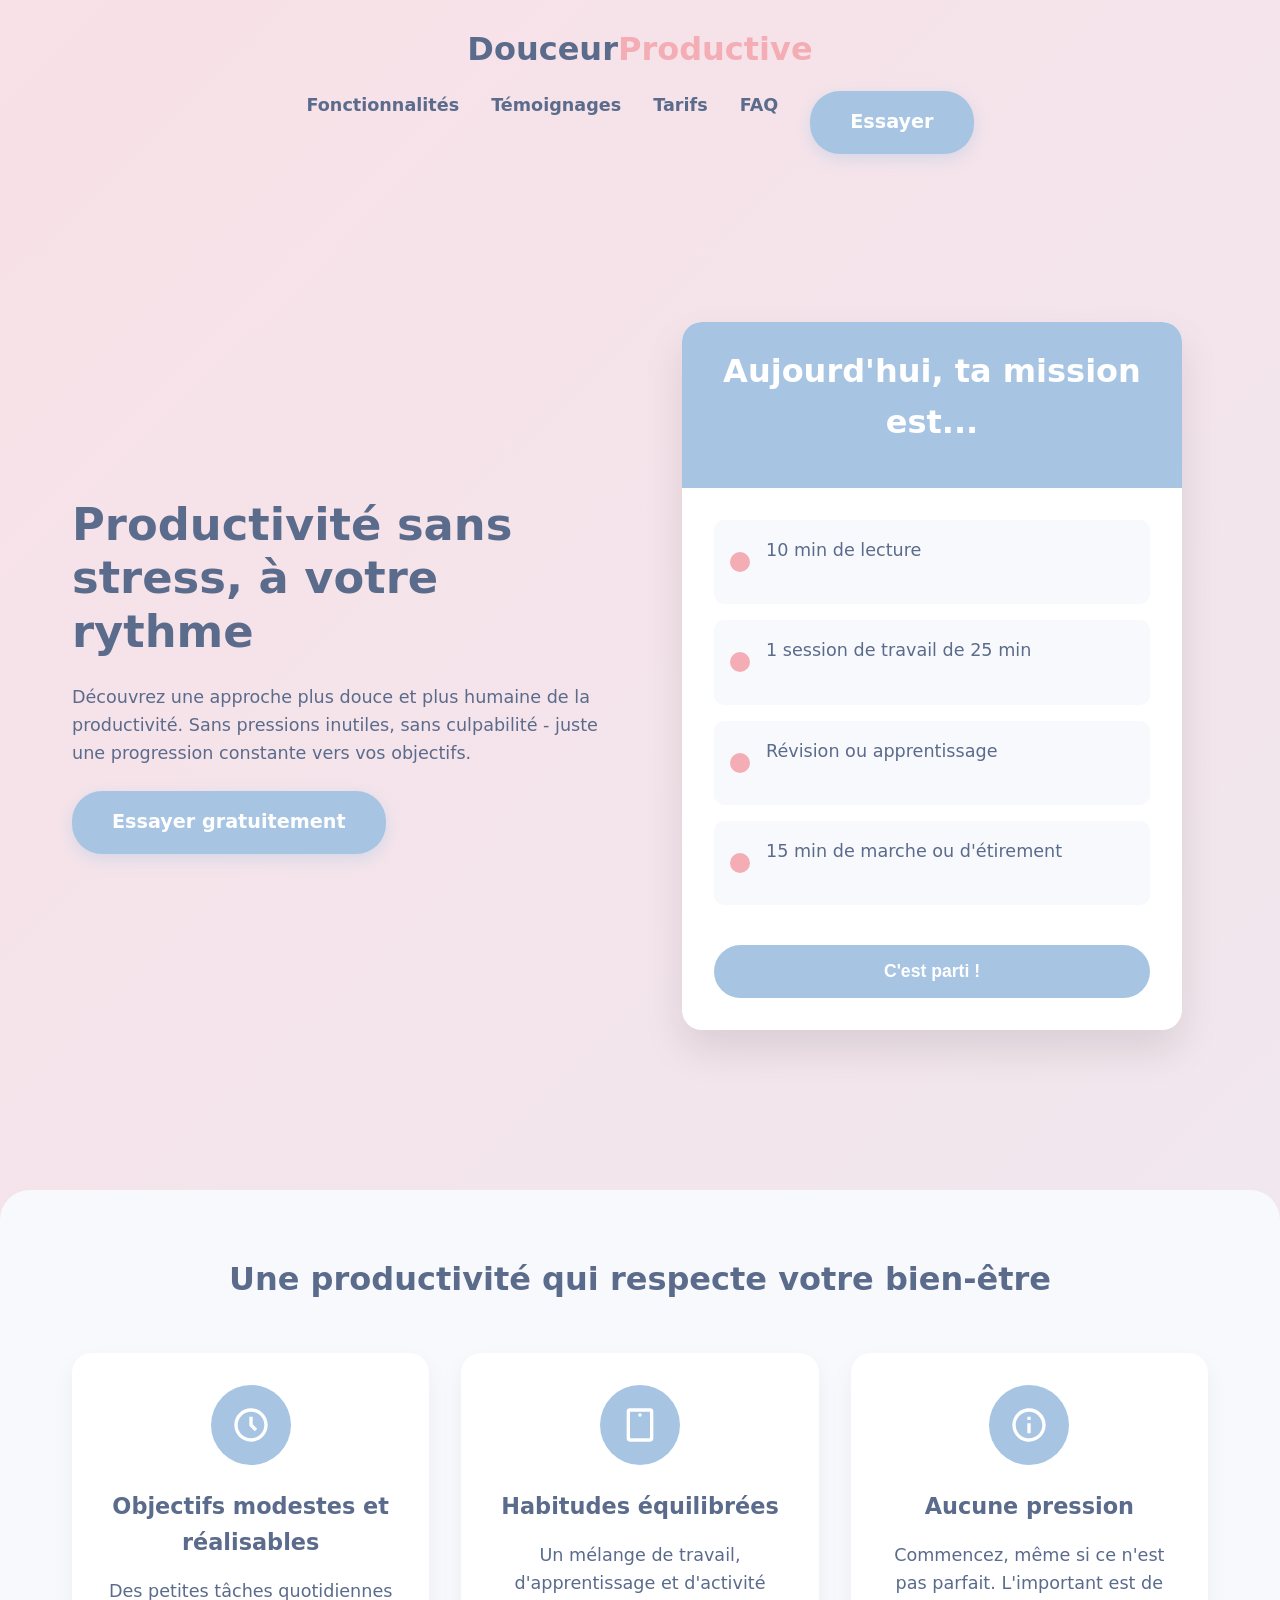
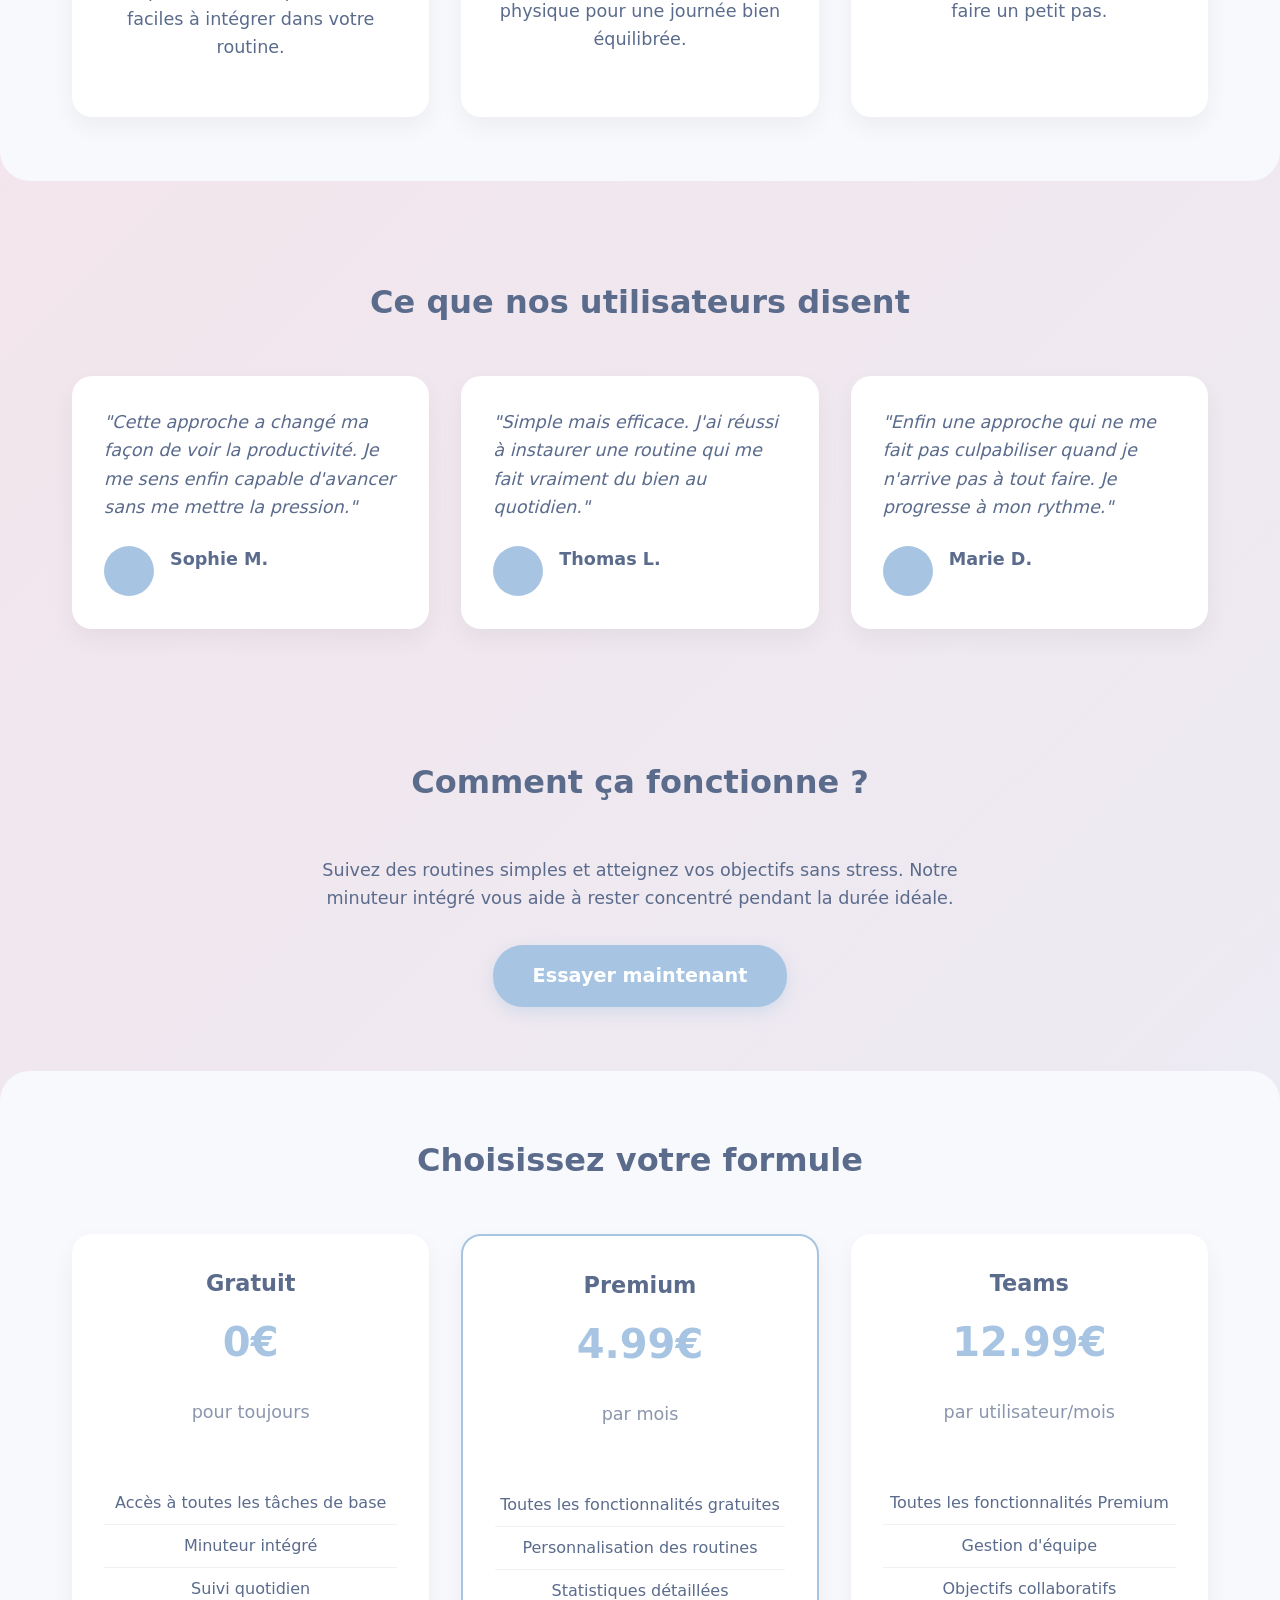
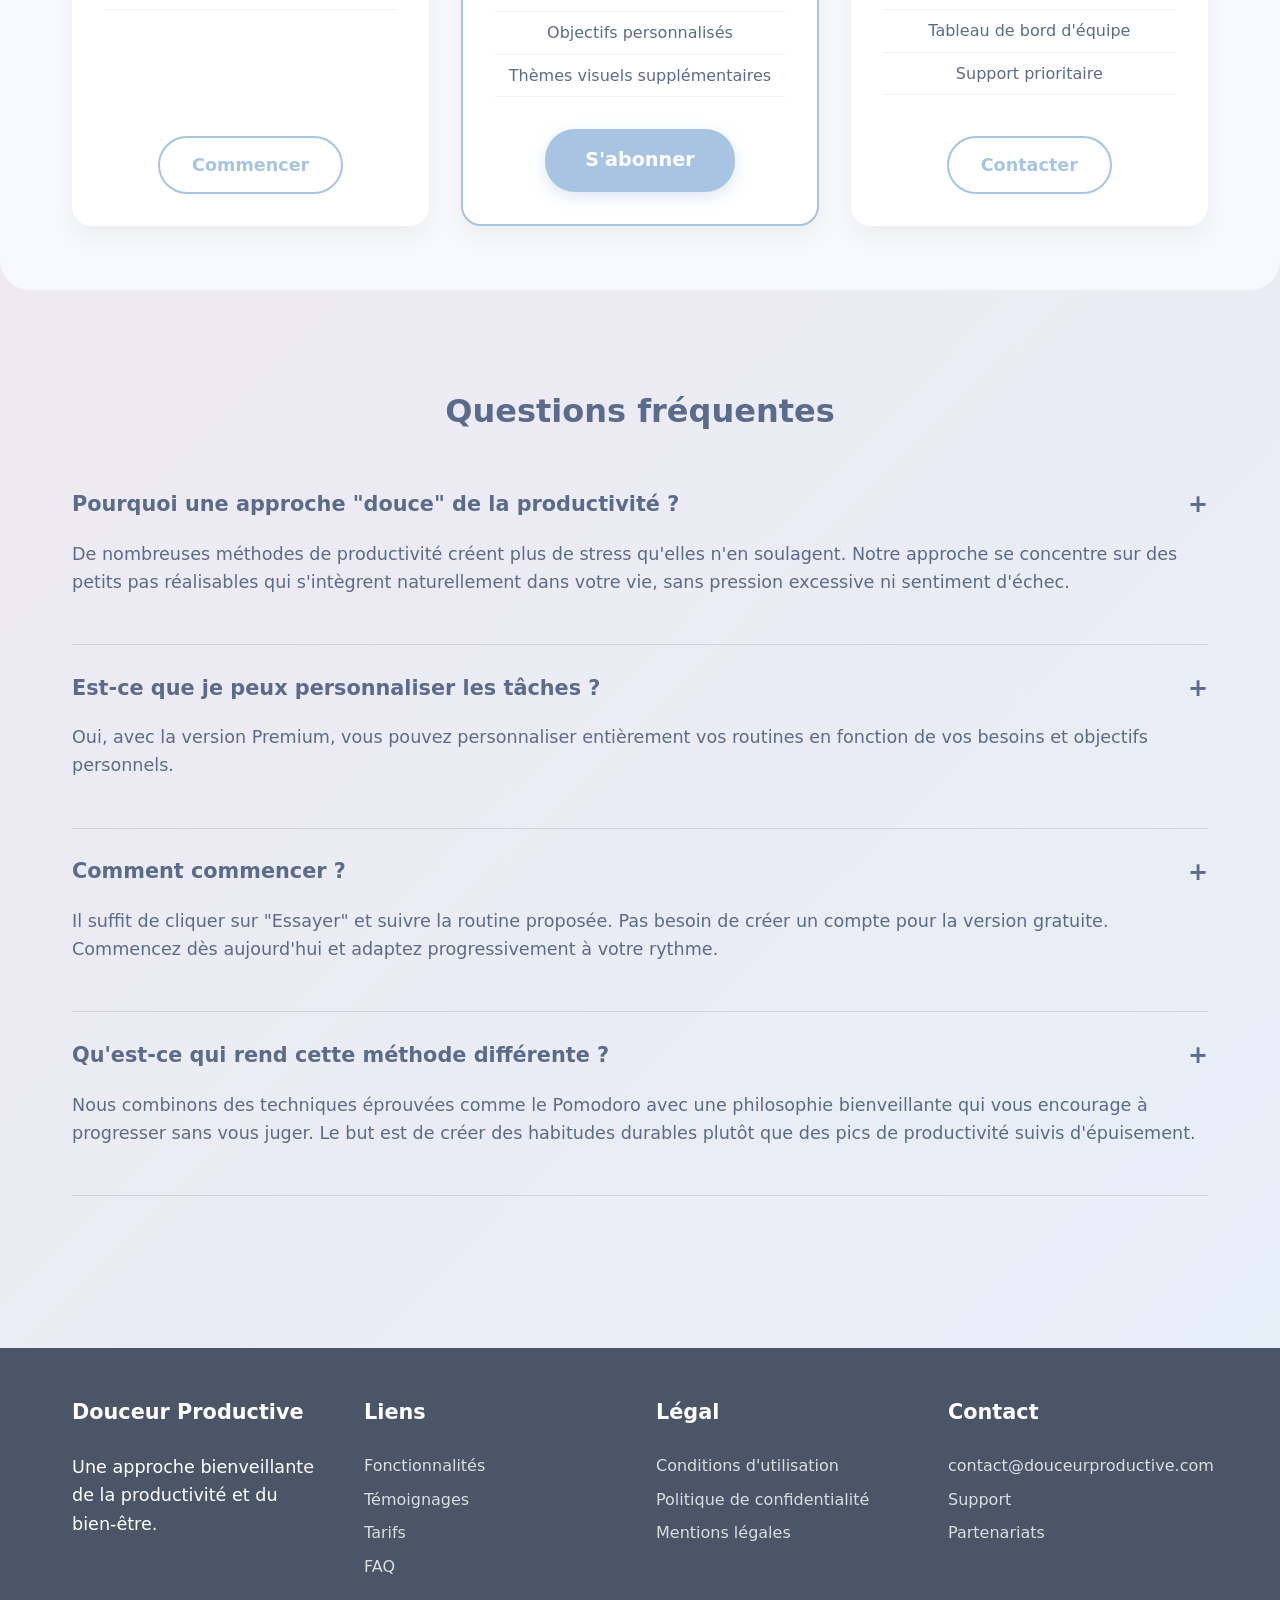
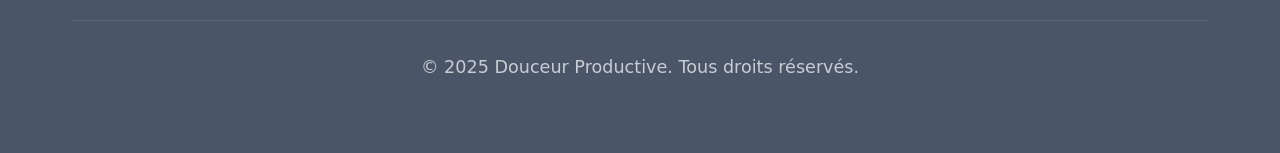
==== index.html @ 7a7b0a33 "Add files via upload" ====
<!DOCTYPE html>
<html lang="fr">
<head>
    <meta charset="UTF-8">
    <meta name="viewport" content="width=device-width, initial-scale=1.0">
    <title>Douceur Productive | Une approche douce de la productivité</title>
    <style>
        :root {
            --primary-bg: linear-gradient(135deg, #f8e1e7 0%, #e6f0f9 100%);
            --accent-color: #a7c5e3;
            --text-color: #5b6b8c;
            --button-color: #a7c5e3;
            --highlight: #f4adb5;
            --card-bg: #f8f9fc;
            --shadow: rgba(149, 157, 165, 0.1);
            --font-main: 'Nunito', 'Segoe UI', system-ui, sans-serif;
        }
        
        * {
            box-sizing: border-box;
            margin: 0;
            padding: 0;
        }
        
        body {
            font-family: var(--font-main);
            background: var(--primary-bg);
            color: var(--text-color);
            line-height: 1.6;
            min-height: 100vh;
        }
        
        header {
            padding: 1.5rem 0;
            text-align: center;
            position: relative;
        }
        
        nav {
            display: flex;
            justify-content: center;
            padding: 1rem 0;
        }
        
        nav ul {
            display: flex;
            list-style: none;
            gap: 2rem;
        }
        
        nav a {
            color: var(--text-color);
            text-decoration: none;
            font-weight: 600;
            transition: color 0.3s;
            font-size: 1.1rem;
        }
        
        nav a:hover {
            color: var(--highlight);
        }
        
        .logo {
            font-size: 2rem;
            font-weight: 700;
            color: var(--text-color);
        }
        
        .logo span {
            color: var(--highlight);
        }
        
        .container {
            max-width: 1200px;
            margin: 0 auto;
            padding: 0 2rem;
        }
        
        .hero {
            display: flex;
            align-items: center;
            justify-content: space-between;
            padding: 4rem 0;
            flex-wrap: wrap;
        }
        
        .hero-content {
            flex: 1;
            min-width: 300px;
            padding-right: 2rem;
        }
        
        .hero-image {
            flex: 1;
            min-width: 300px;
            text-align: center;
        }
        
        .hero-image img {
            max-width: 100%;
            border-radius: 20px;
            box-shadow: 0 15px 30px rgba(0, 0, 0, 0.1);
        }
        
        h1 {
            font-size: 2.8rem;
            margin-bottom: 1.5rem;
            line-height: 1.2;
        }
        
        h2 {
            font-size: 2rem;
            margin-bottom: 1rem;
        }
        
        p {
            margin-bottom: 1.5rem;
            font-size: 1.1rem;
        }
        
        .cta-button {
            display: inline-block;
            background: var(--button-color);
            color: white;
            border: none;
            border-radius: 30px;
            padding: 1rem 2.5rem;
            font-size: 1.2rem;
            font-weight: 600;
            text-decoration: none;
            cursor: pointer;
            transition: transform 0.3s, box-shadow 0.3s;
            box-shadow: 0 5px 15px rgba(167, 197, 227, 0.4);
        }
        
        .cta-button:hover {
            transform: translateY(-3px);
            box-shadow: 0 8px 20px rgba(167, 197, 227, 0.6);
        }
        
        .features {
            padding: 4rem 0;
            background-color: var(--card-bg);
            border-radius: 30px;
            margin: 2rem 0;
        }
        
        .section-title {
            text-align: center;
            margin-bottom: 3rem;
        }
        
        .feature-grid {
            display: grid;
            grid-template-columns: repeat(auto-fit, minmax(250px, 1fr));
            gap: 2rem;
        }
        
        .feature-card {
            background: white;
            padding: 2rem;
            border-radius: 20px;
            box-shadow: 0 10px 25px rgba(0, 0, 0, 0.05);
            text-align: center;
            transition: transform 0.3s;
        }
        
        .feature-card:hover {
            transform: translateY(-10px);
        }
        
        .feature-icon {
            background: var(--accent-color);
            width: 80px;
            height: 80px;
            border-radius: 50%;
            display: flex;
            align-items: center;
            justify-content: center;
            margin: 0 auto 1.5rem;
        }
        
        .feature-icon svg {
            width: 40px;
            height: 40px;
            fill: white;
        }
        
        .feature-title {
            font-size: 1.4rem;
            margin-bottom: 1rem;
        }
        
        .testimonials {
            padding: 4rem 0;
        }
        
        .testimonial-grid {
            display: grid;
            grid-template-columns: repeat(auto-fit, minmax(300px, 1fr));
            gap: 2rem;
        }
        
        .testimonial-card {
            background: white;
            padding: 2rem;
            border-radius: 20px;
            box-shadow: 0 10px 25px rgba(0, 0, 0, 0.05);
        }
        
        .testimonial-text {
            font-style: italic;
            margin-bottom: 1.5rem;
        }
        
        .testimonial-author {
            display: flex;
            align-items: center;
        }
        
        .author-avatar {
            width: 50px;
            height: 50px;
            border-radius: 50%;
            background: var(--accent-color);
            margin-right: 1rem;
        }
        
        .author-name {
            font-weight: 600;
        }
        
        .pricing {
            padding: 4rem 0;
            background-color: var(--card-bg);
            border-radius: 30px;
            margin: 2rem 0;
        }
        
        .price-card {
            background: white;
            padding: 2rem;
            border-radius: 20px;
            box-shadow: 0 10px 25px rgba(0, 0, 0, 0.05);
            text-align: center;
            display: flex;
            flex-direction: column;
            height: 100%;
        }
        
        .price-header {
            margin-bottom: 2rem;
        }
        
        .price-name {
            font-size: 1.4rem;
            margin-bottom: 0.5rem;
        }
        
        .price-amount {
            font-size: 2.5rem;
            font-weight: 700;
            color: var(--accent-color);
        }
        
        .price-period {
            opacity: 0.7;
        }
        
        .price-features {
            margin-bottom: 2rem;
            flex-grow: 1;
        }
        
        .price-features ul {
            list-style: none;
            padding: 0;
        }
        
        .price-features li {
            padding: 0.5rem 0;
            border-bottom: 1px solid rgba(0, 0, 0, 0.05);
        }
        
        .price-cta {
            margin-top: auto;
        }
        
        .secondary-button {
            display: inline-block;
            background: transparent;
            color: var(--accent-color);
            border: 2px solid var(--accent-color);
            border-radius: 30px;
            padding: 0.8rem 2rem;
            font-size: 1.1rem;
            font-weight: 600;
            text-decoration: none;
            cursor: pointer;
            transition: background-color 0.3s, color 0.3s;
        }
        
        .secondary-button:hover {
            background-color: var(--accent-color);
            color: white;
        }
        
        .faq {
            padding: 4rem 0;
        }
        
        .faq-item {
            margin-bottom: 1.5rem;
        }
        
        .faq-question {
            font-size: 1.3rem;
            font-weight: 600;
            margin-bottom: 1rem;
            cursor: pointer;
            display: flex;
            justify-content: space-between;
            align-items: center;
        }
        
        .faq-question::after {
            content: '+';
            font-size: 1.5rem;
        }
        
        .faq-answer {
            padding-bottom: 1.5rem;
            border-bottom: 1px solid rgba(0, 0, 0, 0.1);
        }
        
        footer {
            background-color: #4a5568;
            color: white;
            padding: 3rem 0;
            margin-top: 4rem;
        }
        
        .footer-content {
            display: flex;
            justify-content: space-between;
            flex-wrap: wrap;
            gap: 2rem;
        }
        
        .footer-column {
            flex: 1;
            min-width: 200px;
        }
        
        .footer-title {
            font-size: 1.3rem;
            margin-bottom: 1.5rem;
            color: white;
        }
        
        .footer-links {
            list-style: none;
        }
        
        .footer-links li {
            margin-bottom: 0.5rem;
        }
        
        .footer-links a {
            color: rgba(255, 255, 255, 0.8);
            text-decoration: none;
            transition: color 0.3s;
        }
        
        .footer-links a:hover {
            color: white;
        }
        
        .copyright {
            text-align: center;
            padding-top: 2rem;
            margin-top: 2rem;
            border-top: 1px solid rgba(255, 255, 255, 0.1);
            color: rgba(255, 255, 255, 0.7);
        }
        
        /* Responsive */
        @media (max-width: 768px) {
            .hero {
                flex-direction: column;
                text-align: center;
                gap: 2rem;
            }
            
            .hero-content {
                padding-right: 0;
            }
            
            h1 {
                font-size: 2.2rem;
            }
            
            h2 {
                font-size: 1.8rem;
            }
            
            .feature-grid, .testimonial-grid, .price-grid {
                grid-template-columns: 1fr;
            }
            
            nav ul {
                gap: 1rem;
                flex-wrap: wrap;
                justify-content: center;
            }
        }
        
        .app-preview-container {
            margin: 4rem 0;
            text-align: center;
        }
        
        .app-preview {
            background: white;
            border-radius: 20px;
            box-shadow: 0 20px 40px rgba(0, 0, 0, 0.1);
            max-width: 500px;
            margin: 0 auto;
            overflow: hidden;
        }
        
        .app-header {
            background: var(--accent-color);
            color: white;
            padding: 1.5rem;
            text-align: center;
        }
        
        .app-content {
            padding: 2rem;
        }
        
        .app-task {
            background: var(--card-bg);
            border-radius: 10px;
            padding: 1rem;
            margin-bottom: 1rem;
            display: flex;
            align-items: center;
        }
        
        .task-dot {
            width: 20px;
            height: 20px;
            border-radius: 50%;
            background: var(--highlight);
            margin-right: 1rem;
        }
        
        .app-button {
            background: var(--button-color);
            color: white;
            border: none;
            border-radius: 30px;
            padding: 1rem;
            width: 100%;
            font-size: 1.1rem;
            font-weight: 600;
            margin-top: 1.5rem;
        }
        
        /* Animation pour le bouton d'essai */
        @keyframes pulse {
            0% {
                transform: scale(1);
            }
            50% {
                transform: scale(1.05);
            }
            100% {
                transform: scale(1);
            }
        }
        
        .animated-button {
            animation: pulse 2s infinite;
        }
    </style>
</head>
<body>
    <header>
        <div class="container">
            <div class="logo">Douceur<span>Productive</span></div>
            <nav>
                <ul>
                    <li><a href="#features">Fonctionnalités</a></li>
                    <li><a href="#testimonials">Témoignages</a></li>
                    <li><a href="#pricing">Tarifs</a></li>
                    <li><a href="#faq">FAQ</a></li>
                    <li><a href="app.html" class="cta-button">Essayer</a></li>
                </ul>
            </nav>
        </div>
    </header>
    
    <main>
        <section class="hero">
            <div class="container">
                <div class="hero">
                    <div class="hero-content">
                        <h1>Productivité sans stress, à votre rythme</h1>
                        <p>Découvrez une approche plus douce et plus humaine de la productivité. Sans pressions inutiles, sans culpabilité - juste une progression constante vers vos objectifs.</p>
                        <a href="app.html" class="cta-button animated-button">Essayer gratuitement</a>
                    </div>
                    <div class="hero-image">
                        <div class="app-preview">
                            <div class="app-header">
                                <h2>Aujourd'hui, ta mission est...</h2>
                            </div>
                            <div class="app-content">
                                <div class="app-task">
                                    <div class="task-dot"></div>
                                    <p>10 min de lecture</p>
                                </div>
                                <div class="app-task">
                                    <div class="task-dot"></div>
                                    <p>1 session de travail de 25 min</p>
                                </div>
                                <div class="app-task">
                                    <div class="task-dot"></div>
                                    <p>Révision ou apprentissage</p>
                                </div>
                                <div class="app-task">
                                    <div class="task-dot"></div>
                                    <p>15 min de marche ou d'étirement</p>
                                </div>
                                <button class="app-button">C'est parti !</button>
                            </div>
                        </div>
                    </div>
                </div>
            </div>
        </section>
        
        <section class="features" id="features">
            <div class="container">
                <h2 class="section-title">Une productivité qui respecte votre bien-être</h2>
                <div class="feature-grid">
                    <div class="feature-card">
                        <div class="feature-icon">
                            <svg xmlns="http://www.w3.org/2000/svg" viewBox="0 0 24 24">
                                <path d="M12 2C6.486 2 2 6.486 2 12s4.486 10 10 10 10-4.486 10-10S17.514 2 12 2zm0 18c-4.411 0-8-3.589-8-8s3.589-8 8-8 8 3.589 8 8-3.589 8-8 8z"/>
                                <path d="M13 7h-2v5.414l3.293 3.293 1.414-1.414L13 11.586z"/>
                            </svg>
                        </div>
                        <h3 class="feature-title">Objectifs modestes et réalisables</h3>
                        <p>Des petites tâches quotidiennes faciles à intégrer dans votre routine.</p>
                    </div>
                    
                    <div class="feature-card">
                        <div class="feature-icon">
                            <svg xmlns="http://www.w3.org/2000/svg" viewBox="0 0 24 24">
                                <path d="M6 22h12a2 2 0 0 0 2-2V4a2 2 0 0 0-2-2H6a2 2 0 0 0-2 2v16a2 2 0 0 0 2 2zm0-2V4h12v16H6zm6-13a1 1 0 1 1 0-2 1 1 0 0 1 0 2z"/>
                            </svg>
                        </div>
                        <h3 class="feature-title">Habitudes équilibrées</h3>
                        <p>Un mélange de travail, d'apprentissage et d'activité physique pour une journée bien équilibrée.</p>
                    </div>
                    
                    <div class="feature-card">
                        <div class="feature-icon">
                            <svg xmlns="http://www.w3.org/2000/svg" viewBox="0 0 24 24">
                                <path d="M12 2C6.486 2 2 6.486 2 12s4.486 10 10 10 10-4.486 10-10S17.514 2 12 2zm0 18c-4.411 0-8-3.589-8-8s3.589-8 8-8 8 3.589 8 8-3.589 8-8 8z"/>
                                <path d="M11 11h2v6h-2zm0-4h2v2h-2z"/>
                            </svg>
                        </div>
                        <h3 class="feature-title">Aucune pression</h3>
                        <p>Commencez, même si ce n'est pas parfait. L'important est de faire un petit pas.</p>
                    </div>
                </div>
            </div>
        </section>
        
        <section class="testimonials" id="testimonials">
            <div class="container">
                <h2 class="section-title">Ce que nos utilisateurs disent</h2>
                <div class="testimonial-grid">
                    <div class="testimonial-card">
                        <p class="testimonial-text">"Cette approche a changé ma façon de voir la productivité. Je me sens enfin capable d'avancer sans me mettre la pression."</p>
                        <div class="testimonial-author">
                            <div class="author-avatar"></div>
                            <p class="author-name">Sophie M.</p>
                        </div>
                    </div>
                    
                    <div class="testimonial-card">
                        <p class="testimonial-text">"Simple mais efficace. J'ai réussi à instaurer une routine qui me fait vraiment du bien au quotidien."</p>
                        <div class="testimonial-author">
                            <div class="author-avatar"></div>
                            <p class="author-name">Thomas L.</p>
                        </div>
                    </div>
                    
                    <div class="testimonial-card">
                        <p class="testimonial-text">"Enfin une approche qui ne me fait pas culpabiliser quand je n'arrive pas à tout faire. Je progresse à mon rythme."</p>
                        <div class="testimonial-author">
                            <div class="author-avatar"></div>
                            <p class="author-name">Marie D.</p>
                        </div>
                    </div>
                </div>
            </div>
        </section>
        
        <section class="app-preview-container">
            <div class="container">
                <h2 class="section-title">Comment ça fonctionne ?</h2>
                <p style="text-align: center; max-width: 700px; margin: 0 auto 2rem;">Suivez des routines simples et atteignez vos objectifs sans stress. Notre minuteur intégré vous aide à rester concentré pendant la durée idéale.</p>
                <a href="app.html" class="cta-button">Essayer maintenant</a>
            </div>
        </section>
        
        <section class="pricing" id="pricing">
            <div class="container">
                <h2 class="section-title">Choisissez votre formule</h2>
                <div class="feature-grid">
                    <div class="price-card">
                        <div class="price-header">
                            <h3 class="price-name">Gratuit</h3>
                            <p class="price-amount">0€</p>
                            <p class="price-period">pour toujours</p>
                        </div>
                        <div class="price-features">
                            <ul>
                                <li>Accès à toutes les tâches de base</li>
                                <li>Minuteur intégré</li>
                                <li>Suivi quotidien</li>
                            </ul>
                        </div>
                        <div class="price-cta">
                            <a href="app.html" class="secondary-button">Commencer</a>
                        </div>
                    </div>
                    
                    <div class="price-card" style="border: 2px solid var(--accent-color);">
                        <div class="price-header">
                            <h3 class="price-name">Premium</h3>
                            <p class="price-amount">4.99€</p>
                            <p class="price-period">par mois</p>
                        </div>
                        <div class="price-features">
                            <ul>
                                <li>Toutes les fonctionnalités gratuites</li>
                                <li>Personnalisation des routines</li>
                                <li>Statistiques détaillées</li>
                                <li>Objectifs personnalisés</li>
                                <li>Thèmes visuels supplémentaires</li>
                            </ul>
                        </div>
                        <div class="price-cta">
                            <a href="#" class="cta-button">S'abonner</a>
                        </div>
                    </div>
                    
                    <div class="price-card">
                        <div class="price-header">
                            <h3 class="price-name">Teams</h3>
                            <p class="price-amount">12.99€</p>
                            <p class="price-period">par utilisateur/mois</p>
                        </div>
                        <div class="price-features">
                            <ul>
                                <li>Toutes les fonctionnalités Premium</li>
                                <li>Gestion d'équipe</li>
                                <li>Objectifs collaboratifs</li>
                                <li>Tableau de bord d'équipe</li>
                                <li>Support prioritaire</li>
                            </ul>
                        </div>
                        <div class="price-cta">
                            <a href="#" class="secondary-button">Contacter</a>
                        </div>
                    </div>
                </div>
            </div>
        </section>
        
        <section class="faq" id="faq">
            <div class="container">
                <h2 class="section-title">Questions fréquentes</h2>
                
                <div class="faq-item">
                    <h3 class="faq-question">Pourquoi une approche "douce" de la productivité ?</h3>
                    <div class="faq-answer">
                        <p>De nombreuses méthodes de productivité créent plus de stress qu'elles n'en soulagent. Notre approche se concentre sur des petits pas réalisables qui s'intègrent naturellement dans votre vie, sans pression excessive ni sentiment d'échec.</p>
                    </div>
                </div>
                
                <div class="faq-item">
                    <h3 class="faq-question">Est-ce que je peux personnaliser les tâches ?</h3>
                    <div class="faq-answer">
                        <p>Oui, avec la version Premium, vous pouvez personnaliser entièrement vos routines en fonction de vos besoins et objectifs personnels.</p>
                    </div>
                </div>
                
                <div class="faq-item">
                    <h3 class="faq-question">Comment commencer ?</h3>
                    <div class="faq-answer">
                        <p>Il suffit de cliquer sur "Essayer" et suivre la routine proposée. Pas besoin de créer un compte pour la version gratuite. Commencez dès aujourd'hui et adaptez progressivement à votre rythme.</p>
                    </div>
                </div>
                
                <div class="faq-item">
                    <h3 class="faq-question">Qu'est-ce qui rend cette méthode différente ?</h3>
                    <div class="faq-answer">
                        <p>Nous combinons des techniques éprouvées comme le Pomodoro avec une philosophie bienveillante qui vous encourage à progresser sans vous juger. Le but est de créer des habitudes durables plutôt que des pics de productivité suivis d'épuisement.</p>
                    </div>
                </div>
            </div>
        </section>
    </main>
    
    <footer>
        <div class="container">
            <div class="footer-content">
                <div class="footer-column">
                    <h3 class="footer-title">Douceur Productive</h3>
                    <p>Une approche bienveillante<br>de la productivité et du bien-être.</p>
                </div>
                
                <div class="footer-column">
                    <h3 class="footer-title">Liens</h3>
                    <ul class="footer-links">
                        <li><a href="#features">Fonctionnalités</a></li>
                        <li><a href="#testimonials">Témoignages</a></li>
                        <li><a href="#pricing">Tarifs</a></li>
                        <li><a href="#faq">FAQ</a></li>
                    </ul>
                </div>
                
                <div class="footer-column">
                    <h3 class="footer-title">Légal</h3>
                    <ul class="footer-links">
                        <li><a href="#">Conditions d'utilisation</a></li>
                        <li><a href="#">Politique de confidentialité</a></li>
                        <li><a href="#">Mentions légales</a></li>
                    </ul>
                </div>
                
                <div class="footer-column">
                    <h3 class="footer-title">Contact</h3>
                    <ul class="footer-links">
                        <li><a href="mailto:contact@douceurproductive.com">contact@douceurproductive.com</a></li>
                        <li><a href="#">Support</a></li>
                        <li><a href="#">Partenariats</a></li>
                    </ul>
                </div>
            </div>
            
            <div class="copyright">
                <p>&copy; 2025 Douceur Productive. Tous droits réservés.</p>
            </div>
        </div>
    </footer>
    
    <script>
        // Simple accordion for FAQ
        document.querySelectorAll('.faq-question').forEach(question => {
            question.addEventListener('click', () => {
                const answer = question.nextElementSibling;
                const isOpen = answer.style.display === 'block';
                
                // Close all answers
                document.querySelectorAll('.faq-answer').forEach(item => {
                    item.style.display = 'none';
                });
                
                document.querySelectorAll('.faq-question').forEach(item => {
                    item.style.setProperty('--after-content', '+');
                });
                
                // Toggle current answer
                if (!isOpen) {
                    answer.style.display = 'block';
                    question.style.setProperty('--after-content', '-');
                }
            });
        });
        
        // Smooth scroll for navigation
        document.querySelectorAll('nav a').forEach(anchor => {
            anchor.addEventListener('click', function(e) {
                if (this.getAttribute('href').startsWith('#')) {
                    e.preventDefault();
                    const targetId = this.getAttribute('href');
                    const targetElement = document.querySelector(targetId);
                    
                    if (targetElement) {
                        window.scrollTo({
                            top: targetElement.offsetTop - 100,
                            behavior: 'smooth'
                        });
                    }
                }
            });
        });
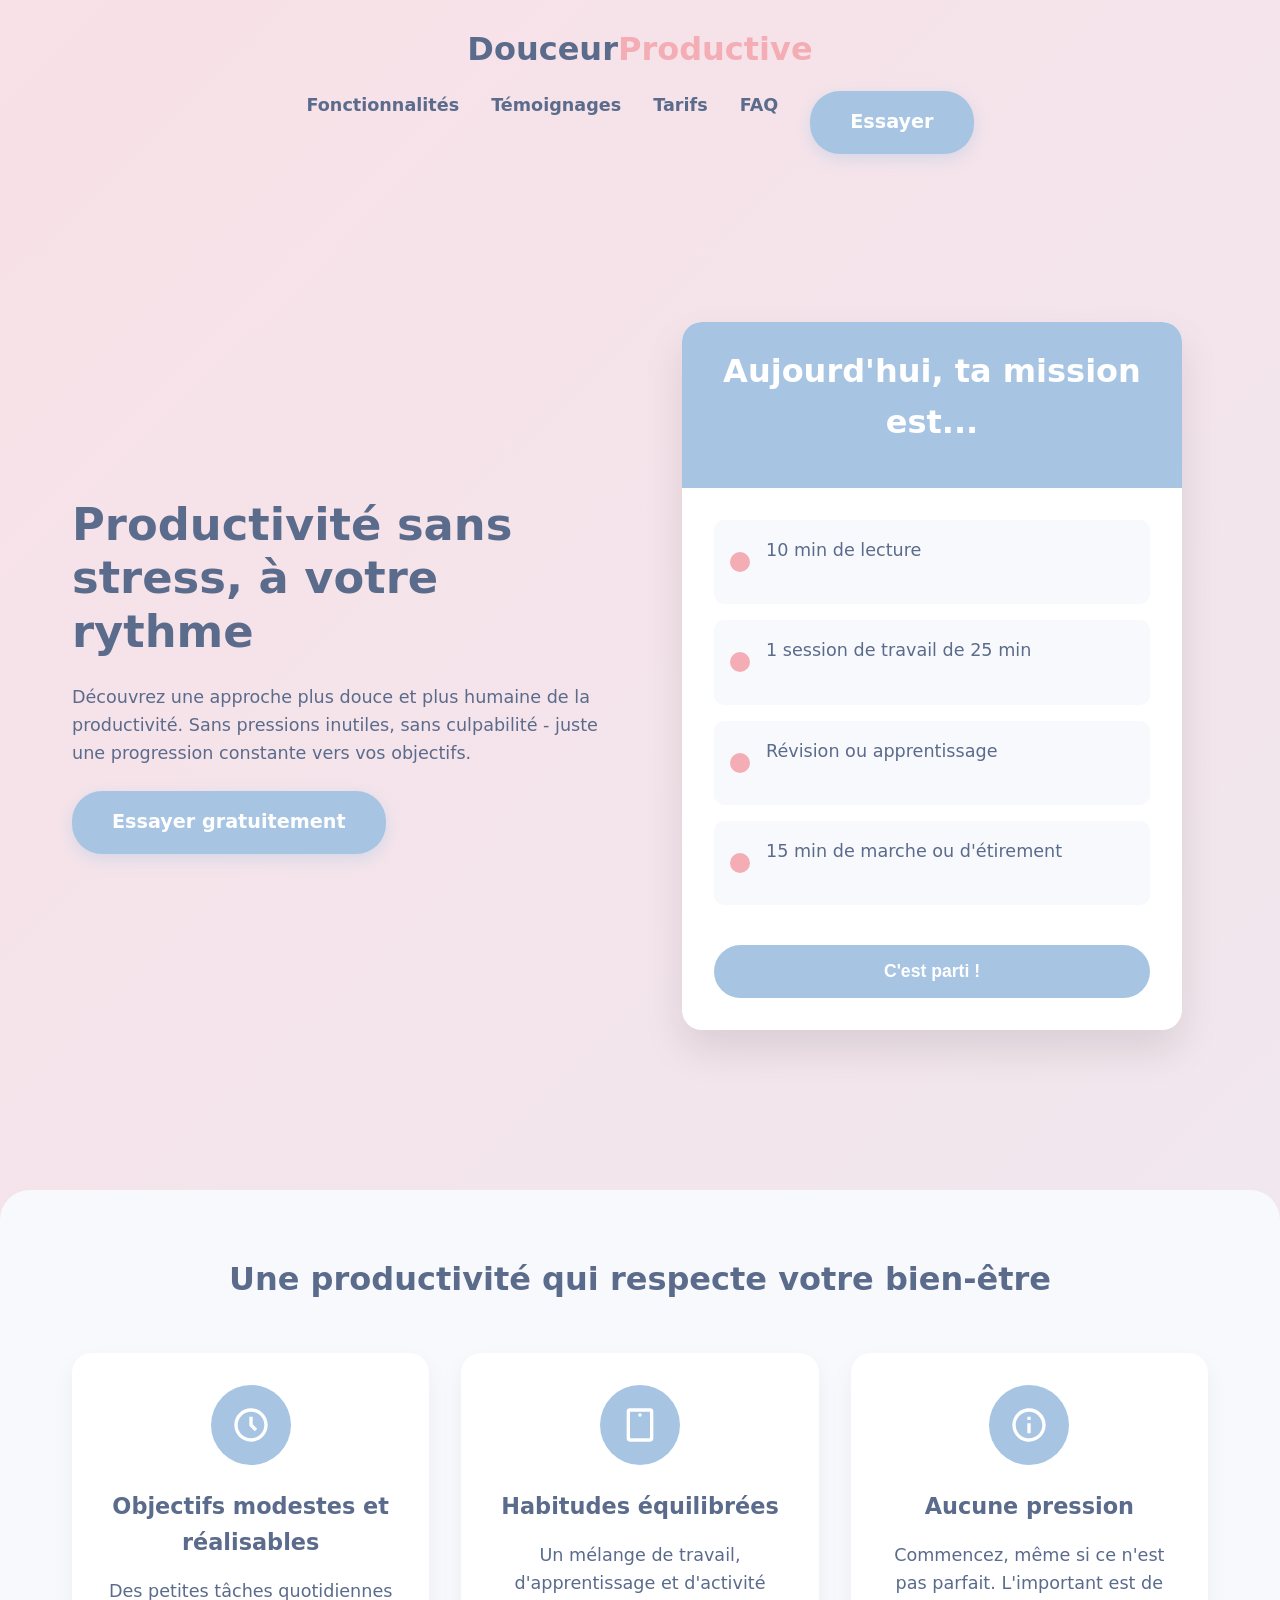
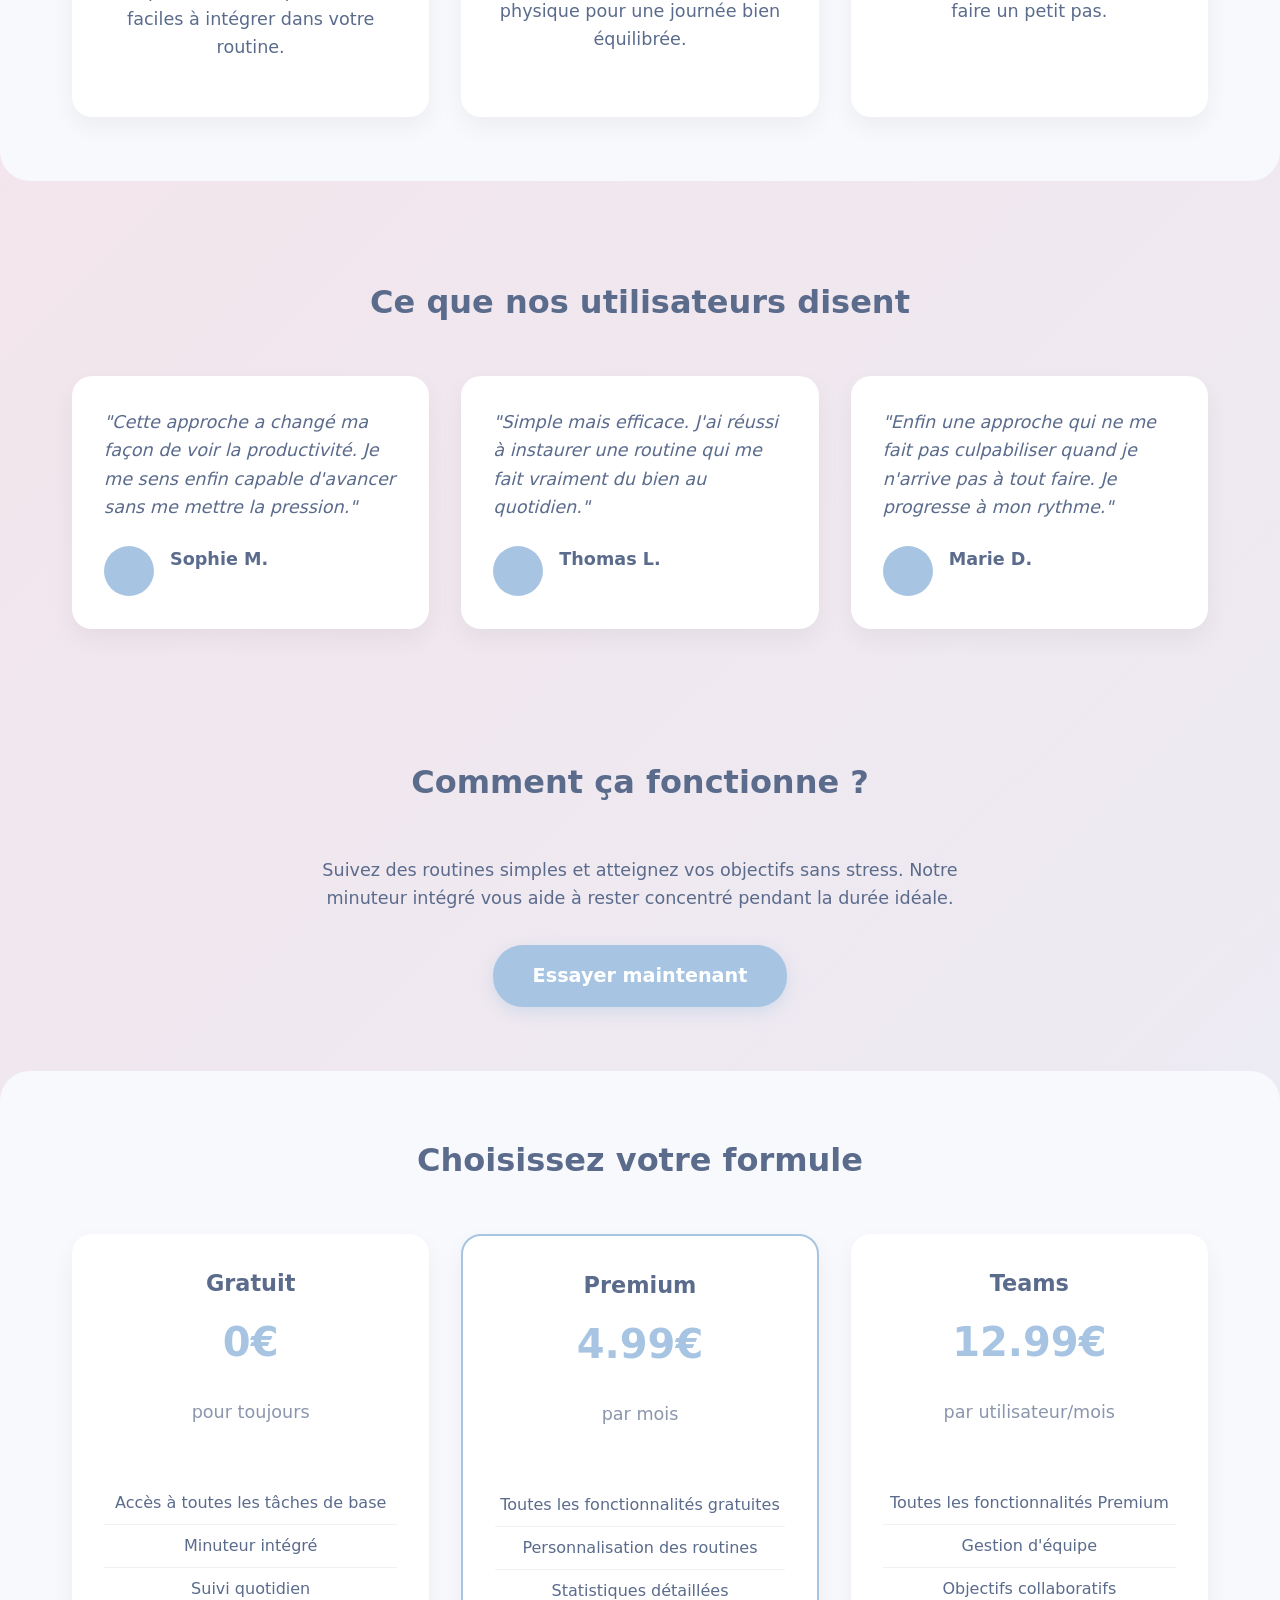
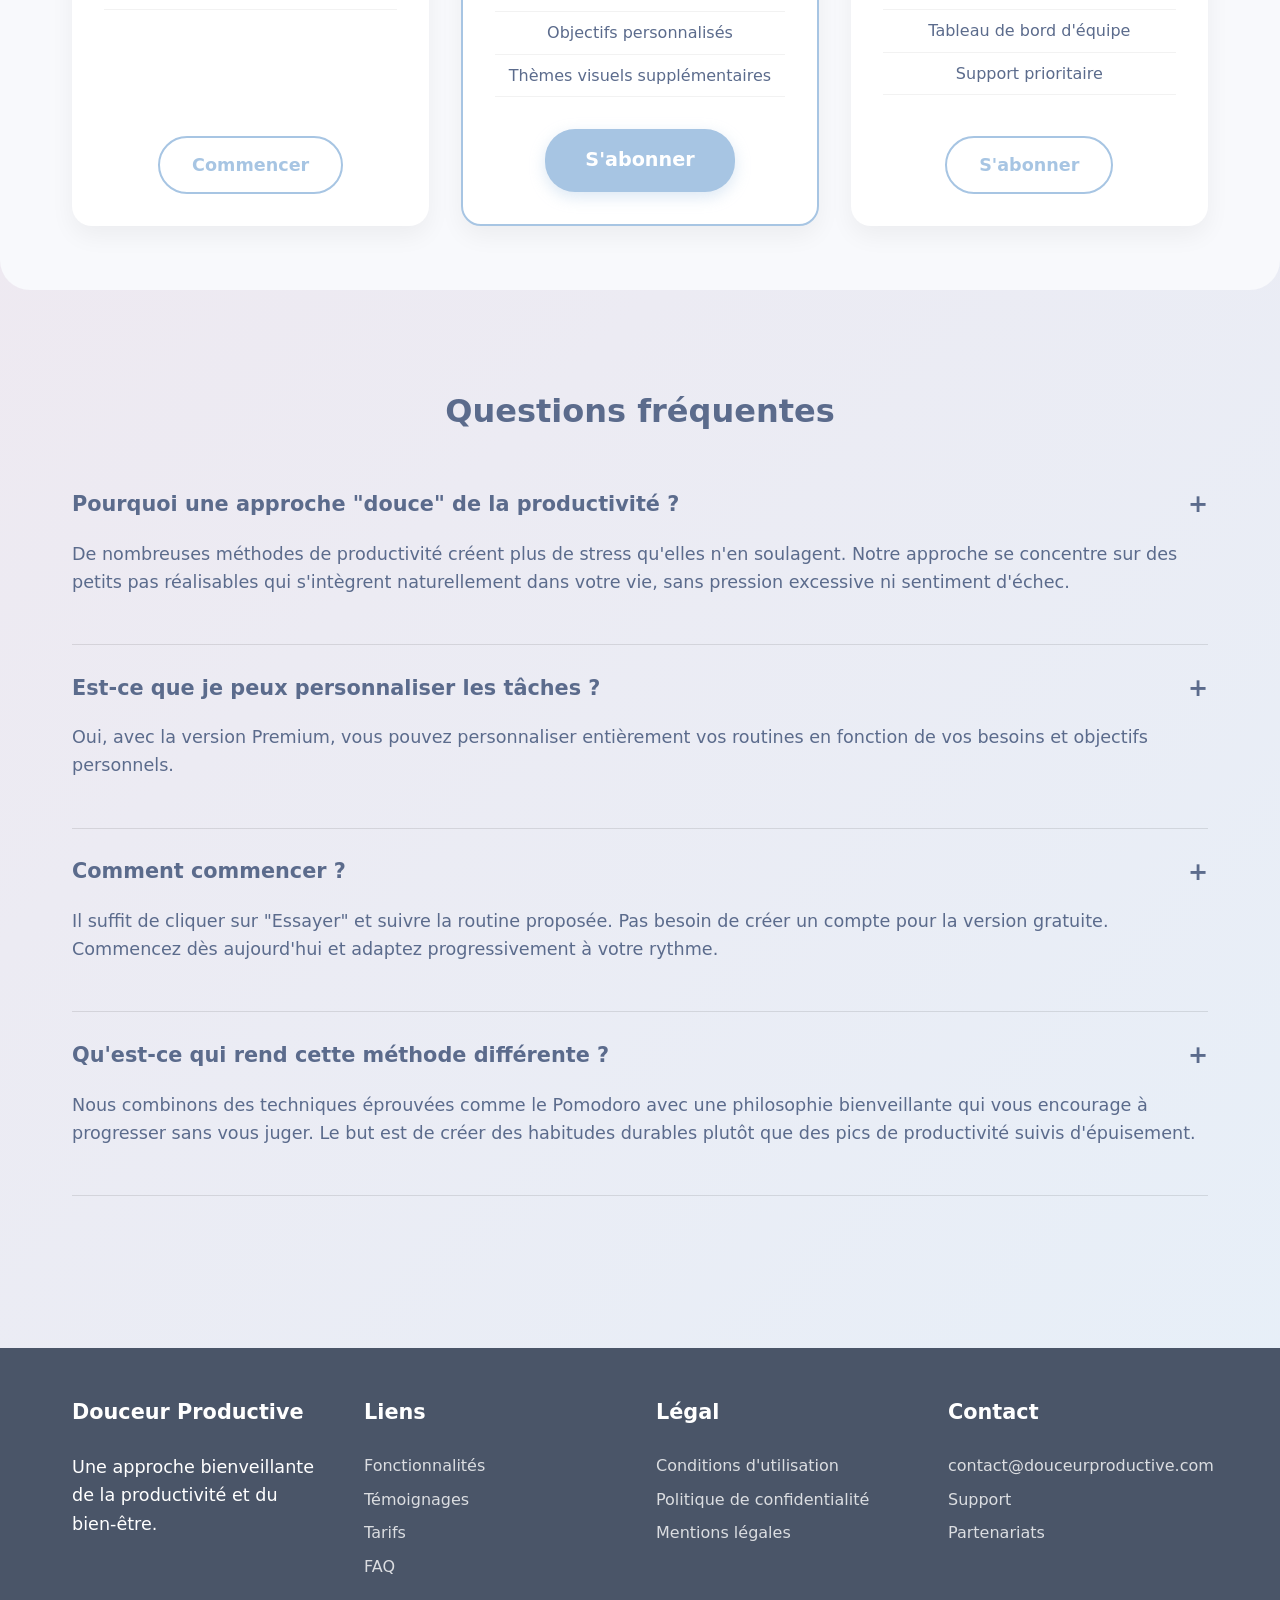
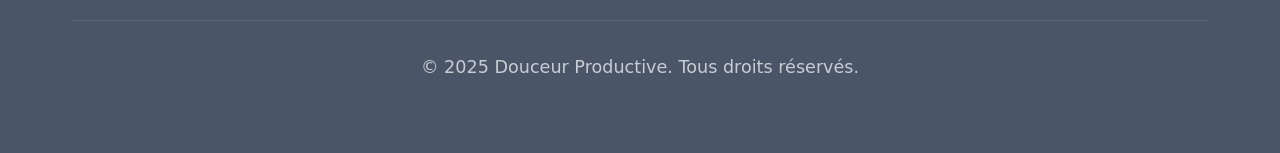
==== commit ee2fc8f2: "Update index.html" ====
--- a/index.html
+++ b/index.html
@@ -658,7 +658,7 @@
                             </ul>
                         </div>
                         <div class="price-cta">
-                            <a href="#" class="cta-button">S'abonner</a>
+                            <a href="app.html" class="cta-button">S'abonner</a>
                         </div>
                     </div>
                     
@@ -678,7 +678,7 @@
                             </ul>
                         </div>
                         <div class="price-cta">
-                            <a href="#" class="secondary-button">Contacter</a>
+                            <a href="app.html" class="secondary-button">S'abonner</a>
                         </div>
                     </div>
                 </div>
@@ -766,8 +766,8 @@
     <script>
         // Simple accordion for FAQ
         document.querySelectorAll('.faq-question').forEach(question => {
-            question.addEventListener('click', () => {
-                const answer = question.nextElementSibling;
+            question.addEventListener('click', function() {
+                const answer = this.nextElementSibling;
                 const isOpen = answer.style.display === 'block';
                 
                 // Close all answers
@@ -803,4 +803,7 @@
                     }
                 }
             });
-        });+        });
+    </script>
+</body>
+</html>
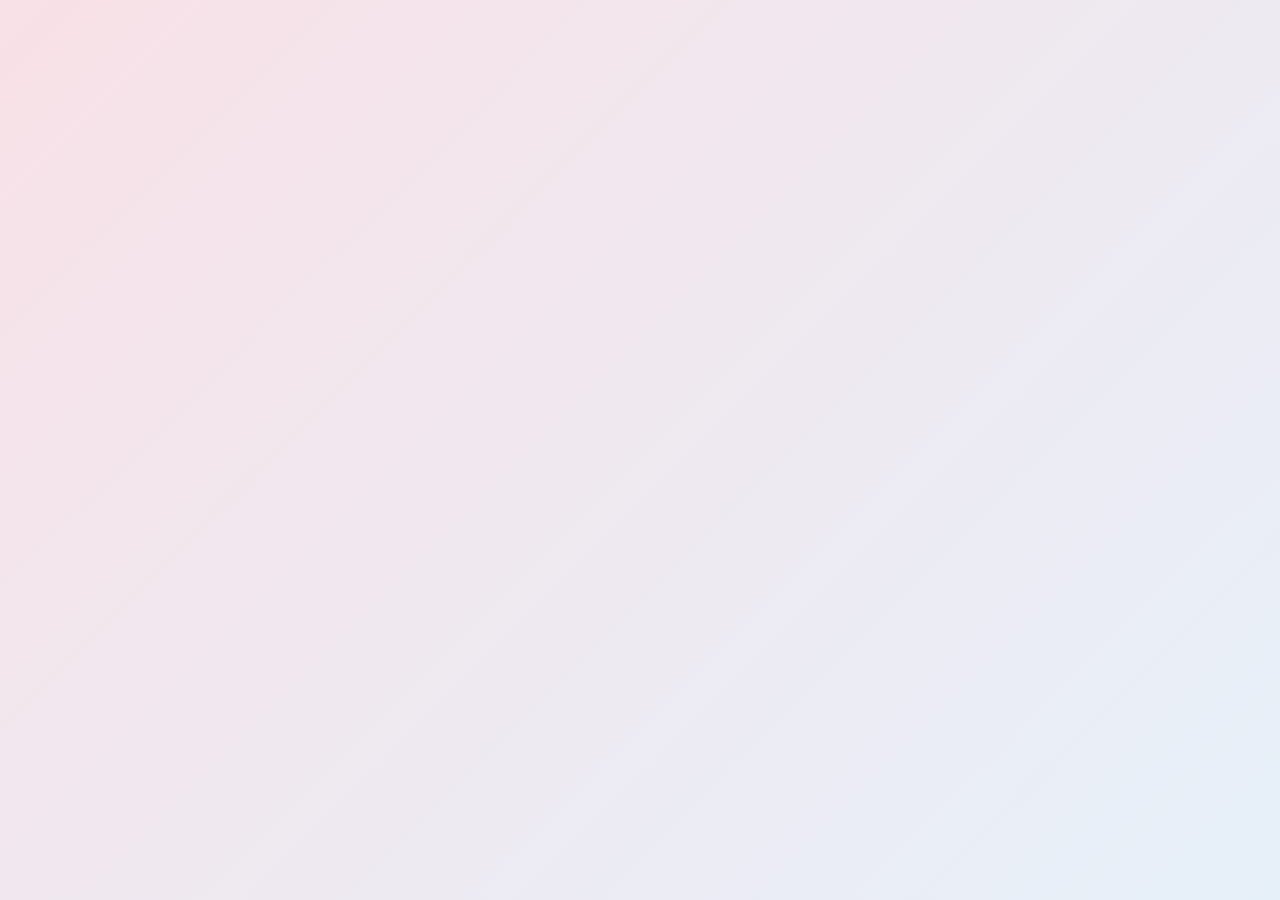
==== commit 5032ade4: "Update index.html" ====
--- a/index.html
+++ b/index.html
@@ -485,325 +485,3 @@
         .animated-button {
             animation: pulse 2s infinite;
         }
-    </style>
-</head>
-<body>
-    <header>
-        <div class="container">
-            <div class="logo">Douceur<span>Productive</span></div>
-            <nav>
-                <ul>
-                    <li><a href="#features">Fonctionnalités</a></li>
-                    <li><a href="#testimonials">Témoignages</a></li>
-                    <li><a href="#pricing">Tarifs</a></li>
-                    <li><a href="#faq">FAQ</a></li>
-                    <li><a href="app.html" class="cta-button">Essayer</a></li>
-                </ul>
-            </nav>
-        </div>
-    </header>
-    
-    <main>
-        <section class="hero">
-            <div class="container">
-                <div class="hero">
-                    <div class="hero-content">
-                        <h1>Productivité sans stress, à votre rythme</h1>
-                        <p>Découvrez une approche plus douce et plus humaine de la productivité. Sans pressions inutiles, sans culpabilité - juste une progression constante vers vos objectifs.</p>
-                        <a href="app.html" class="cta-button animated-button">Essayer gratuitement</a>
-                    </div>
-                    <div class="hero-image">
-                        <div class="app-preview">
-                            <div class="app-header">
-                                <h2>Aujourd'hui, ta mission est...</h2>
-                            </div>
-                            <div class="app-content">
-                                <div class="app-task">
-                                    <div class="task-dot"></div>
-                                    <p>10 min de lecture</p>
-                                </div>
-                                <div class="app-task">
-                                    <div class="task-dot"></div>
-                                    <p>1 session de travail de 25 min</p>
-                                </div>
-                                <div class="app-task">
-                                    <div class="task-dot"></div>
-                                    <p>Révision ou apprentissage</p>
-                                </div>
-                                <div class="app-task">
-                                    <div class="task-dot"></div>
-                                    <p>15 min de marche ou d'étirement</p>
-                                </div>
-                                <button class="app-button">C'est parti !</button>
-                            </div>
-                        </div>
-                    </div>
-                </div>
-            </div>
-        </section>
-        
-        <section class="features" id="features">
-            <div class="container">
-                <h2 class="section-title">Une productivité qui respecte votre bien-être</h2>
-                <div class="feature-grid">
-                    <div class="feature-card">
-                        <div class="feature-icon">
-                            <svg xmlns="http://www.w3.org/2000/svg" viewBox="0 0 24 24">
-                                <path d="M12 2C6.486 2 2 6.486 2 12s4.486 10 10 10 10-4.486 10-10S17.514 2 12 2zm0 18c-4.411 0-8-3.589-8-8s3.589-8 8-8 8 3.589 8 8-3.589 8-8 8z"/>
-                                <path d="M13 7h-2v5.414l3.293 3.293 1.414-1.414L13 11.586z"/>
-                            </svg>
-                        </div>
-                        <h3 class="feature-title">Objectifs modestes et réalisables</h3>
-                        <p>Des petites tâches quotidiennes faciles à intégrer dans votre routine.</p>
-                    </div>
-                    
-                    <div class="feature-card">
-                        <div class="feature-icon">
-                            <svg xmlns="http://www.w3.org/2000/svg" viewBox="0 0 24 24">
-                                <path d="M6 22h12a2 2 0 0 0 2-2V4a2 2 0 0 0-2-2H6a2 2 0 0 0-2 2v16a2 2 0 0 0 2 2zm0-2V4h12v16H6zm6-13a1 1 0 1 1 0-2 1 1 0 0 1 0 2z"/>
-                            </svg>
-                        </div>
-                        <h3 class="feature-title">Habitudes équilibrées</h3>
-                        <p>Un mélange de travail, d'apprentissage et d'activité physique pour une journée bien équilibrée.</p>
-                    </div>
-                    
-                    <div class="feature-card">
-                        <div class="feature-icon">
-                            <svg xmlns="http://www.w3.org/2000/svg" viewBox="0 0 24 24">
-                                <path d="M12 2C6.486 2 2 6.486 2 12s4.486 10 10 10 10-4.486 10-10S17.514 2 12 2zm0 18c-4.411 0-8-3.589-8-8s3.589-8 8-8 8 3.589 8 8-3.589 8-8 8z"/>
-                                <path d="M11 11h2v6h-2zm0-4h2v2h-2z"/>
-                            </svg>
-                        </div>
-                        <h3 class="feature-title">Aucune pression</h3>
-                        <p>Commencez, même si ce n'est pas parfait. L'important est de faire un petit pas.</p>
-                    </div>
-                </div>
-            </div>
-        </section>
-        
-        <section class="testimonials" id="testimonials">
-            <div class="container">
-                <h2 class="section-title">Ce que nos utilisateurs disent</h2>
-                <div class="testimonial-grid">
-                    <div class="testimonial-card">
-                        <p class="testimonial-text">"Cette approche a changé ma façon de voir la productivité. Je me sens enfin capable d'avancer sans me mettre la pression."</p>
-                        <div class="testimonial-author">
-                            <div class="author-avatar"></div>
-                            <p class="author-name">Sophie M.</p>
-                        </div>
-                    </div>
-                    
-                    <div class="testimonial-card">
-                        <p class="testimonial-text">"Simple mais efficace. J'ai réussi à instaurer une routine qui me fait vraiment du bien au quotidien."</p>
-                        <div class="testimonial-author">
-                            <div class="author-avatar"></div>
-                            <p class="author-name">Thomas L.</p>
-                        </div>
-                    </div>
-                    
-                    <div class="testimonial-card">
-                        <p class="testimonial-text">"Enfin une approche qui ne me fait pas culpabiliser quand je n'arrive pas à tout faire. Je progresse à mon rythme."</p>
-                        <div class="testimonial-author">
-                            <div class="author-avatar"></div>
-                            <p class="author-name">Marie D.</p>
-                        </div>
-                    </div>
-                </div>
-            </div>
-        </section>
-        
-        <section class="app-preview-container">
-            <div class="container">
-                <h2 class="section-title">Comment ça fonctionne ?</h2>
-                <p style="text-align: center; max-width: 700px; margin: 0 auto 2rem;">Suivez des routines simples et atteignez vos objectifs sans stress. Notre minuteur intégré vous aide à rester concentré pendant la durée idéale.</p>
-                <a href="app.html" class="cta-button">Essayer maintenant</a>
-            </div>
-        </section>
-        
-        <section class="pricing" id="pricing">
-            <div class="container">
-                <h2 class="section-title">Choisissez votre formule</h2>
-                <div class="feature-grid">
-                    <div class="price-card">
-                        <div class="price-header">
-                            <h3 class="price-name">Gratuit</h3>
-                            <p class="price-amount">0€</p>
-                            <p class="price-period">pour toujours</p>
-                        </div>
-                        <div class="price-features">
-                            <ul>
-                                <li>Accès à toutes les tâches de base</li>
-                                <li>Minuteur intégré</li>
-                                <li>Suivi quotidien</li>
-                            </ul>
-                        </div>
-                        <div class="price-cta">
-                            <a href="app.html" class="secondary-button">Commencer</a>
-                        </div>
-                    </div>
-                    
-                    <div class="price-card" style="border: 2px solid var(--accent-color);">
-                        <div class="price-header">
-                            <h3 class="price-name">Premium</h3>
-                            <p class="price-amount">4.99€</p>
-                            <p class="price-period">par mois</p>
-                        </div>
-                        <div class="price-features">
-                            <ul>
-                                <li>Toutes les fonctionnalités gratuites</li>
-                                <li>Personnalisation des routines</li>
-                                <li>Statistiques détaillées</li>
-                                <li>Objectifs personnalisés</li>
-                                <li>Thèmes visuels supplémentaires</li>
-                            </ul>
-                        </div>
-                        <div class="price-cta">
-                            <a href="app.html" class="cta-button">S'abonner</a>
-                        </div>
-                    </div>
-                    
-                    <div class="price-card">
-                        <div class="price-header">
-                            <h3 class="price-name">Teams</h3>
-                            <p class="price-amount">12.99€</p>
-                            <p class="price-period">par utilisateur/mois</p>
-                        </div>
-                        <div class="price-features">
-                            <ul>
-                                <li>Toutes les fonctionnalités Premium</li>
-                                <li>Gestion d'équipe</li>
-                                <li>Objectifs collaboratifs</li>
-                                <li>Tableau de bord d'équipe</li>
-                                <li>Support prioritaire</li>
-                            </ul>
-                        </div>
-                        <div class="price-cta">
-                            <a href="app.html" class="secondary-button">S'abonner</a>
-                        </div>
-                    </div>
-                </div>
-            </div>
-        </section>
-        
-        <section class="faq" id="faq">
-            <div class="container">
-                <h2 class="section-title">Questions fréquentes</h2>
-                
-                <div class="faq-item">
-                    <h3 class="faq-question">Pourquoi une approche "douce" de la productivité ?</h3>
-                    <div class="faq-answer">
-                        <p>De nombreuses méthodes de productivité créent plus de stress qu'elles n'en soulagent. Notre approche se concentre sur des petits pas réalisables qui s'intègrent naturellement dans votre vie, sans pression excessive ni sentiment d'échec.</p>
-                    </div>
-                </div>
-                
-                <div class="faq-item">
-                    <h3 class="faq-question">Est-ce que je peux personnaliser les tâches ?</h3>
-                    <div class="faq-answer">
-                        <p>Oui, avec la version Premium, vous pouvez personnaliser entièrement vos routines en fonction de vos besoins et objectifs personnels.</p>
-                    </div>
-                </div>
-                
-                <div class="faq-item">
-                    <h3 class="faq-question">Comment commencer ?</h3>
-                    <div class="faq-answer">
-                        <p>Il suffit de cliquer sur "Essayer" et suivre la routine proposée. Pas besoin de créer un compte pour la version gratuite. Commencez dès aujourd'hui et adaptez progressivement à votre rythme.</p>
-                    </div>
-                </div>
-                
-                <div class="faq-item">
-                    <h3 class="faq-question">Qu'est-ce qui rend cette méthode différente ?</h3>
-                    <div class="faq-answer">
-                        <p>Nous combinons des techniques éprouvées comme le Pomodoro avec une philosophie bienveillante qui vous encourage à progresser sans vous juger. Le but est de créer des habitudes durables plutôt que des pics de productivité suivis d'épuisement.</p>
-                    </div>
-                </div>
-            </div>
-        </section>
-    </main>
-    
-    <footer>
-        <div class="container">
-            <div class="footer-content">
-                <div class="footer-column">
-                    <h3 class="footer-title">Douceur Productive</h3>
-                    <p>Une approche bienveillante<br>de la productivité et du bien-être.</p>
-                </div>
-                
-                <div class="footer-column">
-                    <h3 class="footer-title">Liens</h3>
-                    <ul class="footer-links">
-                        <li><a href="#features">Fonctionnalités</a></li>
-                        <li><a href="#testimonials">Témoignages</a></li>
-                        <li><a href="#pricing">Tarifs</a></li>
-                        <li><a href="#faq">FAQ</a></li>
-                    </ul>
-                </div>
-                
-                <div class="footer-column">
-                    <h3 class="footer-title">Légal</h3>
-                    <ul class="footer-links">
-                        <li><a href="#">Conditions d'utilisation</a></li>
-                        <li><a href="#">Politique de confidentialité</a></li>
-                        <li><a href="#">Mentions légales</a></li>
-                    </ul>
-                </div>
-                
-                <div class="footer-column">
-                    <h3 class="footer-title">Contact</h3>
-                    <ul class="footer-links">
-                        <li><a href="mailto:contact@douceurproductive.com">contact@douceurproductive.com</a></li>
-                        <li><a href="#">Support</a></li>
-                        <li><a href="#">Partenariats</a></li>
-                    </ul>
-                </div>
-            </div>
-            
-            <div class="copyright">
-                <p>&copy; 2025 Douceur Productive. Tous droits réservés.</p>
-            </div>
-        </div>
-    </footer>
-    
-    <script>
-        // Simple accordion for FAQ
-        document.querySelectorAll('.faq-question').forEach(question => {
-            question.addEventListener('click', function() {
-                const answer = this.nextElementSibling;
-                const isOpen = answer.style.display === 'block';
-                
-                // Close all answers
-                document.querySelectorAll('.faq-answer').forEach(item => {
-                    item.style.display = 'none';
-                });
-                
-                document.querySelectorAll('.faq-question').forEach(item => {
-                    item.style.setProperty('--after-content', '+');
-                });
-                
-                // Toggle current answer
-                if (!isOpen) {
-                    answer.style.display = 'block';
-                    question.style.setProperty('--after-content', '-');
-                }
-            });
-        });
-        
-        // Smooth scroll for navigation
-        document.querySelectorAll('nav a').forEach(anchor => {
-            anchor.addEventListener('click', function(e) {
-                if (this.getAttribute('href').startsWith('#')) {
-                    e.preventDefault();
-                    const targetId = this.getAttribute('href');
-                    const targetElement = document.querySelector(targetId);
-                    
-                    if (targetElement) {
-                        window.scrollTo({
-                            top: targetElement.offsetTop - 100,
-                            behavior: 'smooth'
-                        });
-                    }
-                }
-            });
-        });
-    </script>
-</body>
-</html>
